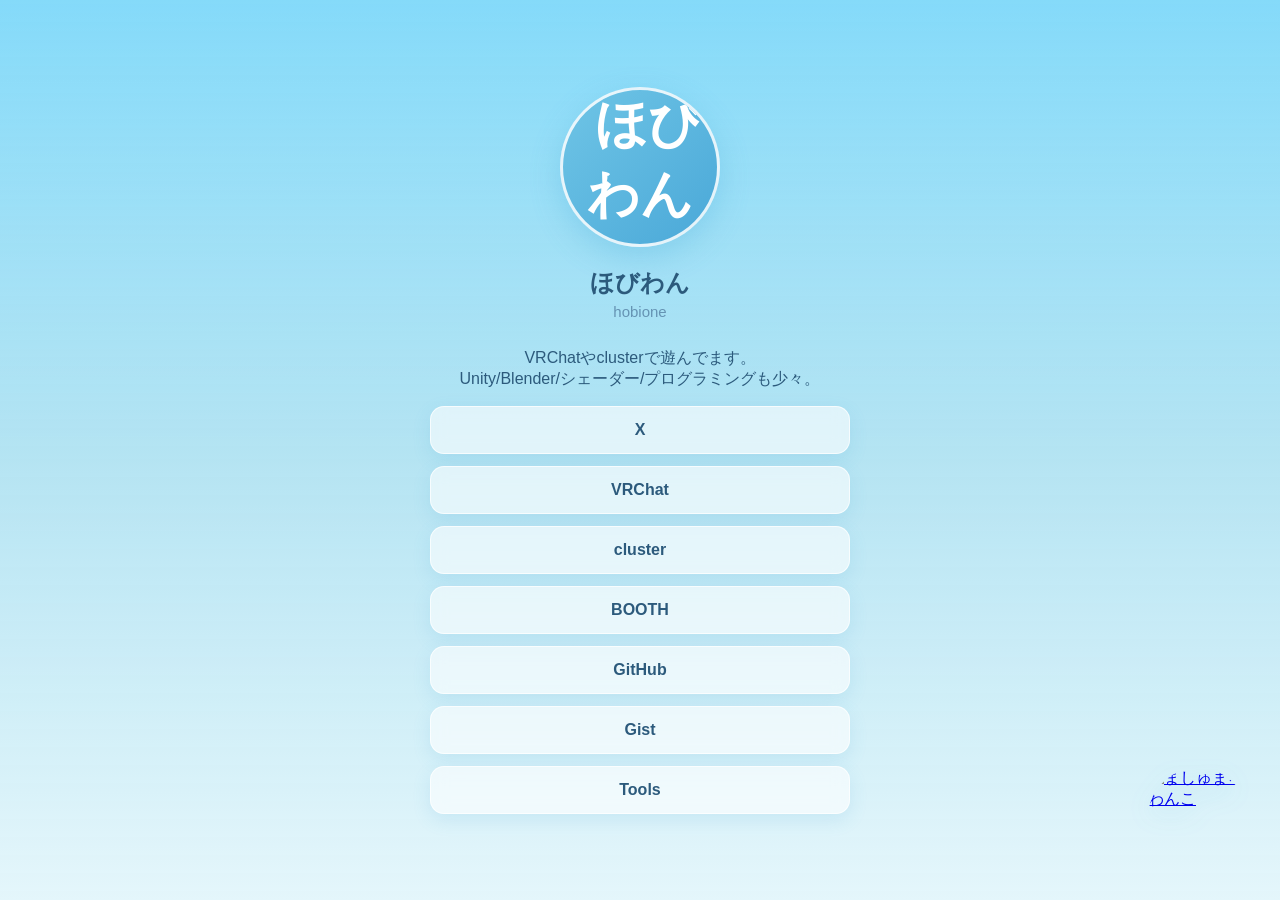
==== index.html @ 5e03efa3 "ツールページを追加" ====
<!DOCTYPE html>
<html lang="ja">
<head>
  <meta charset="UTF-8">
  <meta name="viewport" content="width=device-width, initial-scale=1.0">
  <title>ほびわん / hobione</title>
  <style>
    :root {
      --card: rgba(255, 255, 255, 0.6);
      --text: #2c5a7c;
      --muted: #6593b3;
      --accent: #4aa8d8;
      --border: rgba(255, 255, 255, 0.7);
    }

    * { box-sizing: border-box; }

    body {
      margin: 0;
      min-height: 100vh;
      display: flex;
      align-items: center;
      justify-content: center;
      background: linear-gradient(180deg, #8fd3ec 0%, #b3e3f2 45%, #e4f6fb 100%);
      color: var(--text);
      font-family: -apple-system, BlinkMacSystemFont, "Hiragino Sans", "Noto Sans JP", "Segoe UI", sans-serif;
      padding: 24px;
      position: relative;
    }

    /* 画像レイヤー: 先に彩度を下げてブラーをかける */
    body::before {
      content: "";
      position: fixed;
      inset: 0;
      z-index: -2;
      background: url("images/IMG_20260418_111719S.jpg") center / cover no-repeat;
      filter: grayscale(0.9) contrast(200%) blur(8px);
      transform: scale(1.2);
    }

    /* 色レイヤー: その上から背景色のグラデーションを混合 */
    body::after {
      content: "";
      position: fixed;
      inset: 0;
      z-index: -1;
      background: linear-gradient(180deg, rgba(128, 221, 255, 0.7) 0%, rgba(179, 227, 242, 0.9) 50%, rgba(228, 246, 251, 1.0) 100%);
    }

    .profile {
      width: 100%;
      max-width: 420px;
      text-align: center;
    }

    .icon {
      width: 160px;
      height: 160px;
      border-radius: 50%;
      margin: 0 auto 20px;
      display: flex;
      align-items: center;
      justify-content: center;
      font-size: 52px;
      font-weight: 700;
      color: #fff;
      background: linear-gradient(135deg, #6fc5e6, #4aa8d8);
      box-shadow: 0 10px 30px rgba(74, 168, 216, 0.3);
      border: 3px solid rgba(255, 255, 255, 0.85);
      overflow: hidden;
    }

    .icon img {
      width: 100%;
      height: 100%;
      object-fit: cover;
      transform: scale(1.0);
    }

    .name {
      font-size: 24px;
      font-weight: 700;
      margin: 0;
    }

    .handle {
      color: var(--muted);
      font-size: 15px;
      margin: 4px 0 28px;
    }

    .links {
      display: flex;
      flex-direction: column;
      gap: 12px;
    }

    .links a {
      display: flex;
      align-items: center;
      justify-content: center;
      gap: 8px;
      padding: 14px 18px;
      border: 1px solid var(--border);
      border-radius: 14px;
      background: var(--card);
      backdrop-filter: blur(8px);
      -webkit-backdrop-filter: blur(8px);
      color: var(--text);
      text-decoration: none;
      font-size: 16px;
      font-weight: 600;
      box-shadow: 0 6px 18px rgba(74, 168, 216, 0.15);
      transition: border-color .15s ease, transform .15s ease, background .15s ease, box-shadow .15s ease;
    }

    .links a:hover {
      border-color: var(--accent);
      background: rgba(255, 255, 255, 0.85);
      transform: translateY(-2px);
      box-shadow: 0 10px 24px rgba(74, 168, 216, 0.28);
    }

    footer {
      margin-top: 28px;
      color: var(--muted);
      font-size: 12px;
    }

    .mascot {
      position: fixed;
      right: 32px;
      bottom: 32px;
      width: 100px;
      height: 100px;
      border-radius: 50%;
      overflow: hidden;
      z-index: 10;
      filter: drop-shadow(0 6px 12px rgba(74, 168, 216, 0.3));
      cursor: pointer;
      transition: transform .15s ease;
    }

    .mascot img {
      width: 100%;
      height: 100%;
      object-fit: cover;
      display: block;
    }

    .mascot:hover {
      transform: translateY(-4px) scale(1.05);
    }

    @media (max-width: 720px) {
      .mascot {
        width: 80px;
        height: 80px;
        right: 16px;
        bottom: 16px;
      }
    }
  </style>
</head>
<body>
  <main class="profile">
    <div class="icon"><img src="images/Sinano600.png" alt="ほびわん"></div>

    <h1 class="name">ほびわん</h1>
    <p class="handle">hobione</p>
    <p class="description">VRChatやclusterで遊んでます。<br>Unity/Blender/シェーダー/プログラミングも少々。</p>

    <nav class="links">
      <a href="https://x.com/hobi_ik" target="_blank" rel="noopener noreferrer">X</a>
      <a href="https://vrchat.com/home/user/usr_7c93de58-2088-4f7a-88ca-017b296c7875" target="_blank" rel="noopener noreferrer">VRChat</a>
      <a href="https://cluster.mu/u/hobione" target="_blank" rel="noopener noreferrer">cluster</a>
      <a href="https://hobione.booth.pm/" target="_blank" rel="noopener noreferrer">BOOTH</a>
      <a href="https://github.com/hobione2k" target="_blank" rel="noopener noreferrer">GitHub</a>
      <a href="https://gist.github.com/hobione2k" target="_blank" rel="noopener noreferrer">Gist</a>
      <a href="tools.html">Tools</a>
    </nav>
  </main>

  <a class="mascot" href="https://booth.pm/ja/items/4184571" target="_blank" rel="noopener noreferrer">
    <img src="images/Wanko.gif" alt="ましゅまろわんこ">
  </a>
</body>
</html>
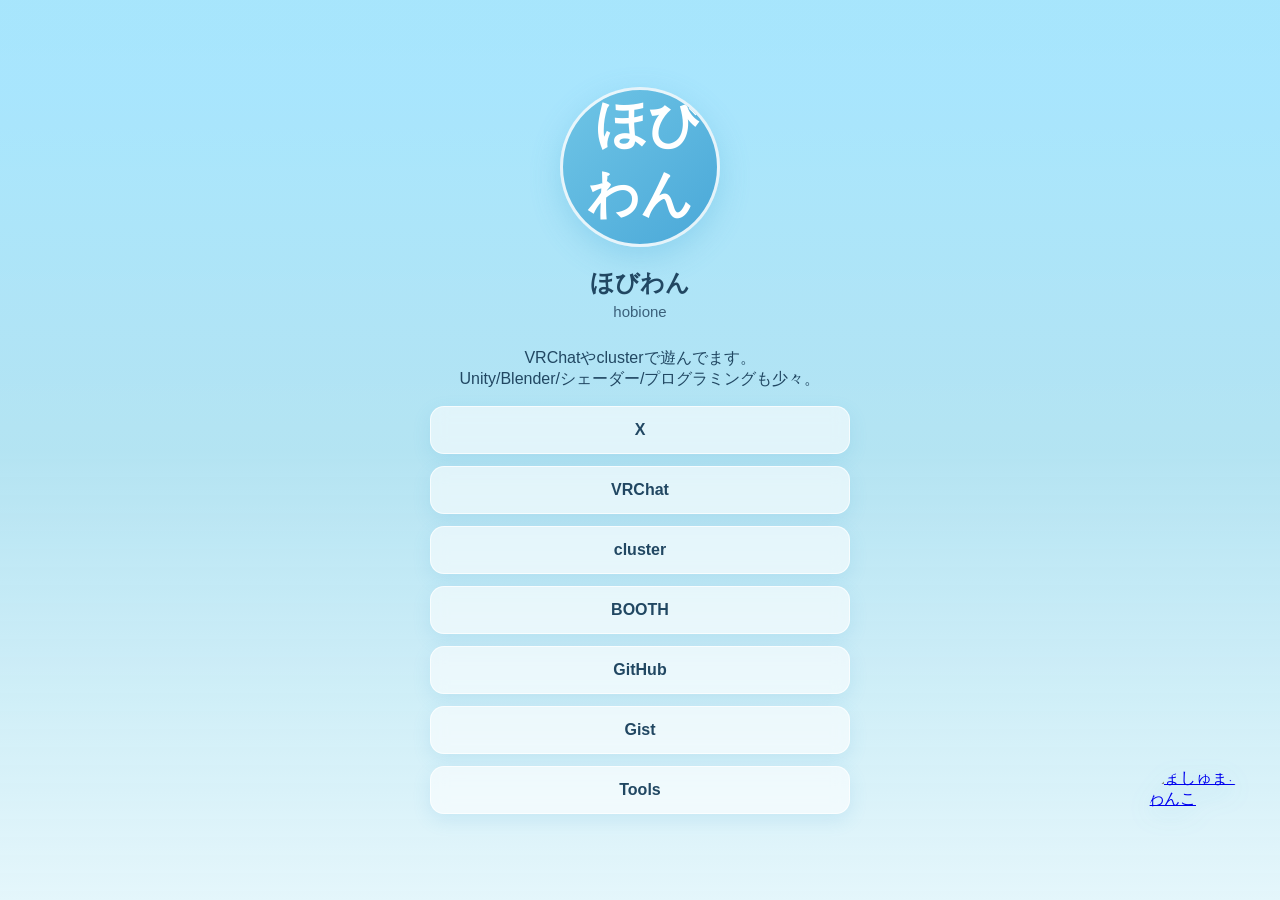
==== commit b5f240b5: "文字が見やすくなるように配色を微調整" ====
--- a/index.html
+++ b/index.html
@@ -7,8 +7,8 @@
   <style>
     :root {
       --card: rgba(255, 255, 255, 0.6);
-      --text: #2c5a7c;
-      --muted: #6593b3;
+      --text: #214762;
+      --muted: #3B607A;
       --accent: #4aa8d8;
       --border: rgba(255, 255, 255, 0.7);
     }
@@ -45,7 +45,7 @@
       position: fixed;
       inset: 0;
       z-index: -1;
-      background: linear-gradient(180deg, rgba(128, 221, 255, 0.7) 0%, rgba(179, 227, 242, 0.9) 50%, rgba(228, 246, 251, 1.0) 100%);
+      background: linear-gradient(180deg, #AAE7FEE6 10%, #B3E3F2E6 50%, rgba(228, 246, 251, 1.0) 100%);
     }
 
     .profile {
